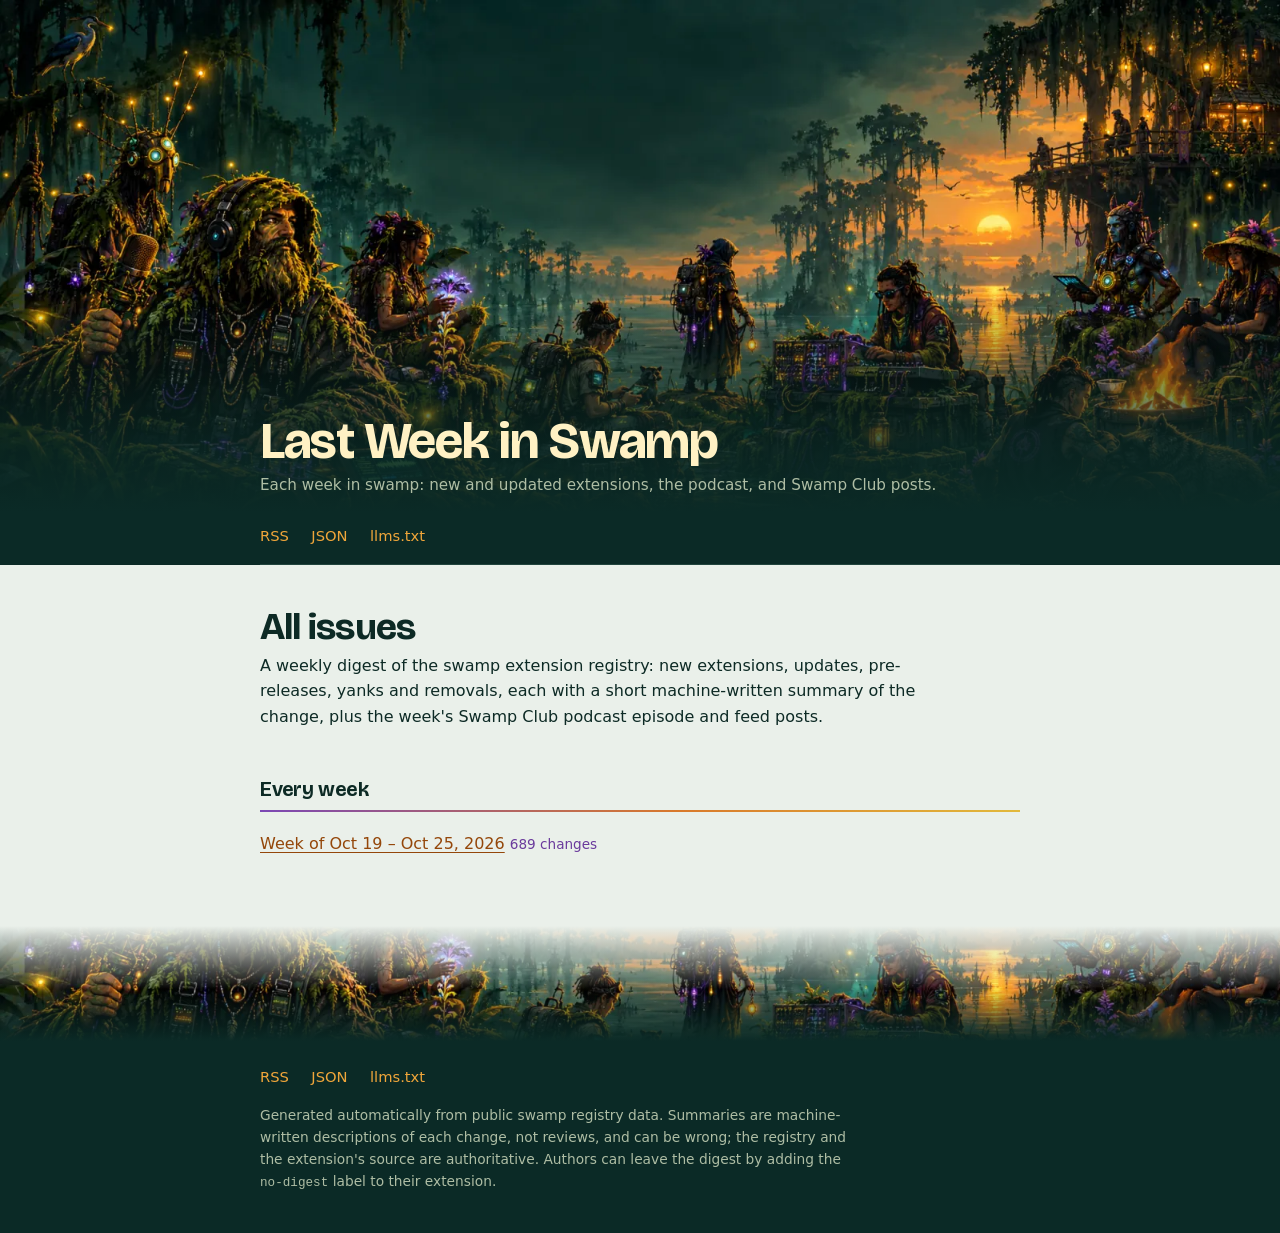
==== index.html @ 6dead68d "Issue 2026-10-19" ====
<!doctype html>
<html lang="en">
<head>
<meta charset="utf-8">
<meta name="viewport" content="width=device-width, initial-scale=1">
<title>Last Week in Swamp</title>
<meta name="description" content="A weekly digest of swamp: new and updated extensions, the podcast, and Swamp Club posts">
<meta http-equiv="Content-Security-Policy" content="default-src 'none'; style-src 'self'; img-src 'self'; font-src 'self'">
<meta name="referrer" content="no-referrer">
<link rel="alternate" type="application/rss+xml" title="Last Week in Swamp" href="https://lastweekinswamp.club/feed.xml">
<link rel="alternate" type="application/json" href="https://lastweekinswamp.club/index.json">
<link rel="stylesheet" href="./site.css">
</head>
<body>
<header class="mast"><figure class="art"><img src="./assets/banner-1600.webp" srcset="./assets/banner-800.webp 800w, ./assets/banner-1600.webp 1600w" sizes="100vw" width="1600" height="640" alt="" decoding="async" fetchpriority="high"><div class="title"><div class="wrap"><p class="site"><a href="./index.html">Last Week in Swamp</a></p><p class="tagline">Each week in swamp: new and updated extensions, the podcast, and Swamp Club posts.</p></div></div></figure><div class="wrap"><nav class="bar" aria-label="Site"><a href="./feed.xml">RSS</a><a href="./index.json">JSON</a><a href="./llms.txt">llms.txt</a></nav></div></header>
<main class="wrap">
<h1>All issues</h1>
<p class="sum">A weekly digest of the swamp extension registry: new extensions, updates, pre-releases, yanks and removals, each with a short machine-written summary of the change, plus the week's Swamp Club podcast episode and feed posts.</p>
<section id="issues"><h2>Every week</h2><ul><li><a href="./issues/2026-10-19.html">Week of Oct 19 – Oct 25, 2026</a> <span class="meta">689 changes</span></li></ul></section>
</main>
<footer><div class="shore" aria-hidden="true"><img src="./assets/banner-800.webp" srcset="./assets/banner-800.webp 800w, ./assets/banner-1600.webp 1600w" sizes="100vw" alt="" decoding="async" loading="lazy"></div><div class="wrap"><nav class="bar" aria-label="Site, again"><a href="./feed.xml">RSS</a><a href="./index.json">JSON</a><a href="./llms.txt">llms.txt</a></nav><p>Generated automatically from public swamp registry data. Summaries are machine-written descriptions of each change, not reviews, and can be wrong; the registry and the extension&#39;s source are authoritative. Authors can leave the digest by adding the <code>no-digest</code> label to their extension.</p></div></footer>
</body>
</html>
---- site.css ----
@font-face{font-family:"Display";src:url("assets/bricolage-grotesque.woff2") format("woff2");font-weight:500 800;font-display:swap}
:root{color-scheme:light dark;
--dusk:#0b2a26;--dusk-ink:#e4ead8;--dusk-ink-2:#aebda4;--lantern:#fff1c4;
--ground:#eaf0ea;--ink:#0d2a25;--ink-2:#3d554f;--rule:#c4d2c8;
--firefly:#94470a;--bloom:#6a3a9c;
--water-a:#7b48b5;--water-b:#d9792b;--water-c:#e2b93b;
--display:"Display",ui-sans-serif,system-ui,-apple-system,"Segoe UI",sans-serif;
--text:ui-sans-serif,system-ui,-apple-system,"Segoe UI",sans-serif;
--mono:ui-monospace,SFMono-Regular,Menlo,Consolas,monospace}
@media (prefers-color-scheme:dark){:root{
--ground:#0b2a26;--ink:#e4ead8;--ink-2:#a9b89e;--rule:#22453e;
--firefly:#f0a63a;--bloom:#c193ef;
--water-a:#c193ef;--water-b:#f0a63a;--water-c:#fde36a}}
*{box-sizing:border-box}
html{background:var(--dusk);scrollbar-color:var(--firefly) var(--ground)}
body{margin:0;background:var(--ground);color:var(--ink);font:16px/1.6 var(--text);-webkit-text-size-adjust:100%}
::selection{background:var(--bloom);color:var(--ground)}
a{color:var(--firefly);text-decoration-thickness:1px;text-underline-offset:.2em}
a:hover{text-decoration-thickness:2px}
:focus-visible{outline:2px solid var(--firefly);outline-offset:3px;border-radius:2px}
ul{list-style:none;padding:0;margin:0}
.wrap{max-width:50rem;margin:0 auto;padding:0 1.25rem}

.mast{background:var(--dusk);color:var(--dusk-ink)}
.mast a,footer a{color:#f0a63a}
.art{position:relative;margin:0;overflow:hidden;background:var(--dusk)}
.art img{display:block;width:100%;height:auto;aspect-ratio:5/2;max-height:34rem;min-height:12.5rem;object-fit:cover;object-position:60% 70%}
.art::after{content:"";position:absolute;inset:0;background:linear-gradient(to top,var(--dusk) 0,rgb(11 42 38/.8) 13%,rgb(11 42 38/0) 42%)}
.title{position:absolute;z-index:1;left:0;right:0;bottom:0;padding-bottom:.9rem}
.mast.plain .title{position:static;padding:2.5rem 0 .5rem}
.site{font:700 clamp(1.75rem,5vw,3.25rem)/1 var(--display);letter-spacing:-.025em;margin:0;color:var(--lantern);text-wrap:balance}
.site a{color:inherit;text-decoration:none}
.tagline{margin:.4rem 0 0;color:var(--dusk-ink-2);font-size:.95rem}
.bar{display:flex;flex-wrap:wrap;gap:.35rem 1.4rem;padding:.75rem 0 1rem;font-size:.92rem;border-bottom:1px solid #22453e}
.bar a{text-decoration:none}.bar a:hover{text-decoration:underline}
main.wrap{padding-top:2.5rem;padding-bottom:3.5rem}
h1{font:700 clamp(1.6rem,4.2vw,2.35rem)/1.15 var(--display);letter-spacing:-.02em;margin:0;text-wrap:balance}
h2{font:650 1.3rem/1.25 var(--display);letter-spacing:-.01em;margin:3rem 0 .4rem;padding-bottom:.55rem;scroll-margin-top:1rem;
background:linear-gradient(90deg,var(--water-a),var(--water-b) 55%,var(--water-c)) no-repeat 0 100%/100% 2px}
h2 small{font:600 .9rem var(--text);color:var(--bloom);margin-left:.45rem;font-variant-numeric:tabular-nums}
.counts{display:flex;flex-wrap:wrap;gap:.4rem 1.6rem;margin:1.1rem 0 0;padding:0}
.counts a{color:var(--ink-2);font-size:.9rem;text-decoration:none}
.counts b{display:block;font:700 1.75rem/1.1 var(--display);color:var(--firefly);font-variant-numeric:tabular-nums}
.counts a:hover span{text-decoration:underline}
.toc{margin:1.25rem 0 0;padding:.7rem 0;border-top:1px solid var(--rule);border-bottom:1px solid var(--rule);font-size:.92rem;color:var(--ink-2);display:flex;flex-wrap:wrap;gap:.3rem 1.25rem}
.toc a{text-decoration:none}.toc a:hover{text-decoration:underline}
.meta{font-size:.85rem;color:var(--bloom);font-variant-numeric:tabular-nums}
.arrow{width:.85em;height:.85em;vertical-align:-.08em;margin-right:.3em}
footer code,main code{font:.92em var(--mono)}
li{padding:.8rem 0;border-bottom:1px solid var(--rule)}li:last-child{border-bottom:0}
.name{font:600 .95rem/1.4 var(--mono);overflow-wrap:anywhere}
.ver{font:.8rem var(--mono);color:var(--ink-2)}
.ver a{color:var(--ink-2)}
.sum{margin:.3rem 0 0;max-width:68ch}
.members{color:var(--ink-2);font-size:.86rem;margin:.35rem 0 0;overflow-wrap:anywhere}
.community li{padding:1rem 0 1.15rem}.community li .name{font:650 1.02rem/1.35 var(--display);letter-spacing:-.005em}
.community .ver{font-family:var(--text);font-size:.85rem}
.empty{color:var(--ink-2)}
.earlier li{padding:.45rem 0}

footer{background:var(--dusk);color:var(--dusk-ink-2);font-size:.86rem;padding:0 0 2.5rem}
.shore{position:relative;margin:0 0 1.5rem;overflow:hidden}
.shore img{display:block;width:100%;height:clamp(4.5rem,9vw,7.5rem);object-fit:cover;object-position:62% 66%}
.shore-gap{height:1.75rem}
.shore::after{content:"";position:absolute;inset:0;background:linear-gradient(to bottom,var(--ground) 0,rgb(11 42 38/0) 55%,var(--dusk) 100%)}
footer .bar{border:0;padding:0 0 1rem}
footer p{margin:0;max-width:68ch}
@media (max-width:30rem){.art img{aspect-ratio:auto;height:12.5rem}.art::after{background:linear-gradient(to top,var(--dusk) 0,rgb(11 42 38/.9) 38%,rgb(11 42 38/.35) 70%,rgb(11 42 38/0) 100%)}.wrap{padding:0 1rem}h2{margin-top:2.5rem}.counts{gap:.4rem 1.2rem}.counts b{font-size:1.45rem}}
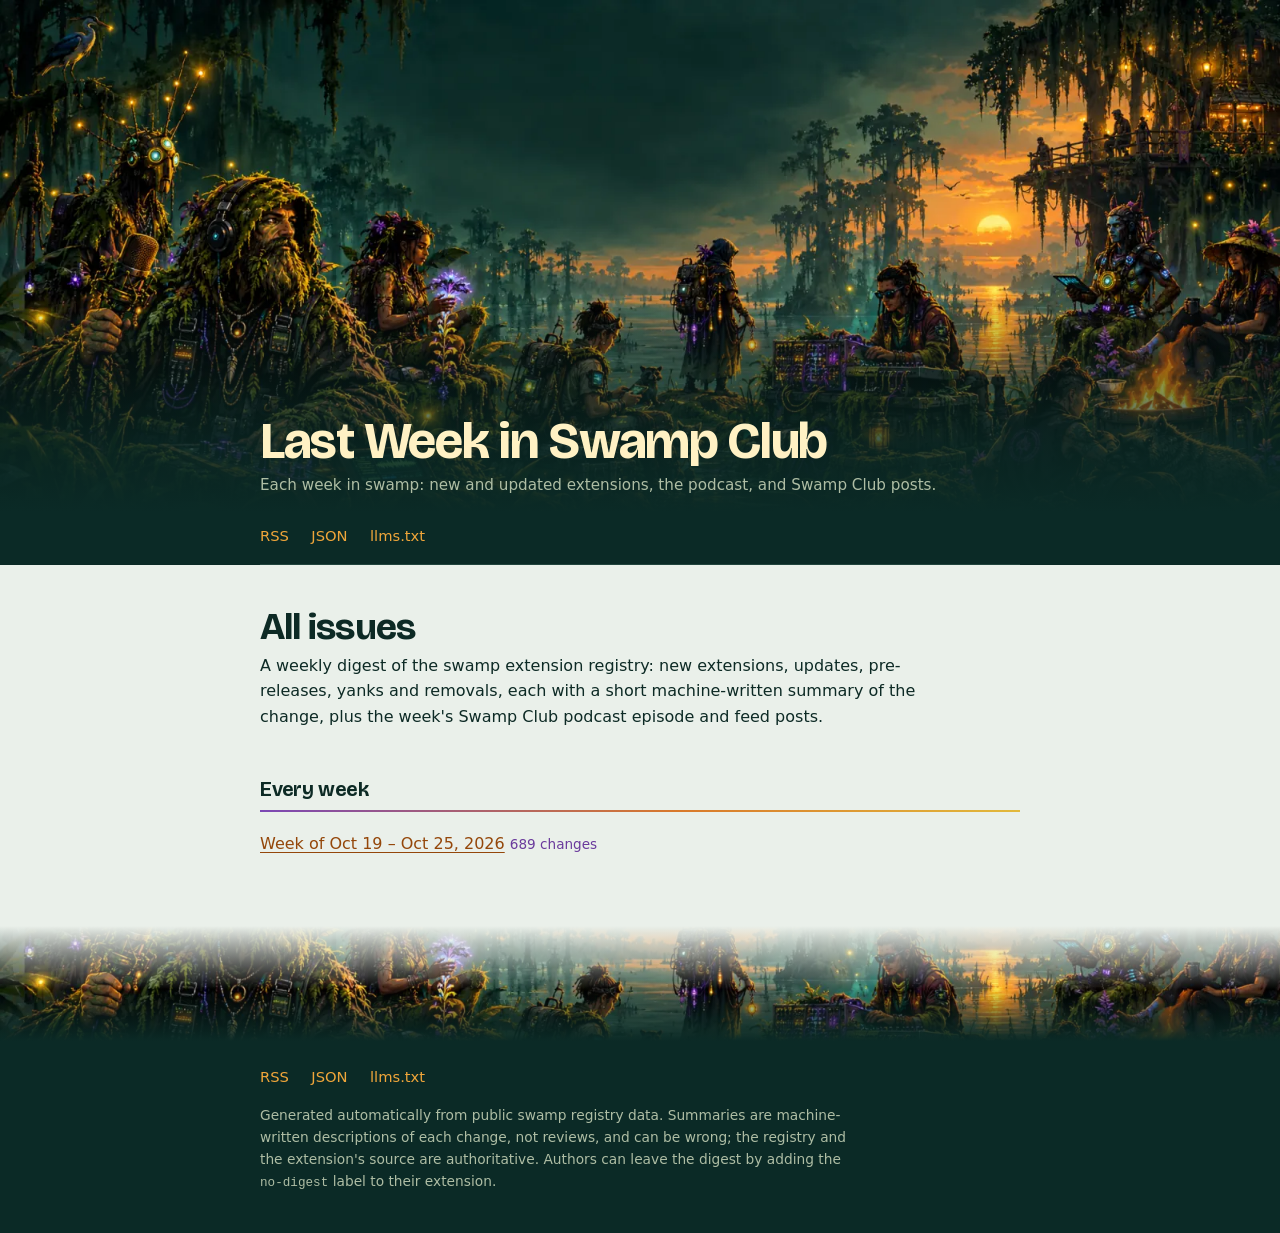
==== commit 0353b992: "Issue 2026-10-19" ====
--- a/index.html
+++ b/index.html
@@ -3,16 +3,16 @@
 <head>
 <meta charset="utf-8">
 <meta name="viewport" content="width=device-width, initial-scale=1">
-<title>Last Week in Swamp</title>
+<title>Last Week in Swamp Club</title>
 <meta name="description" content="A weekly digest of swamp: new and updated extensions, the podcast, and Swamp Club posts">
 <meta http-equiv="Content-Security-Policy" content="default-src 'none'; style-src 'self'; img-src 'self'; font-src 'self'">
 <meta name="referrer" content="no-referrer">
-<link rel="alternate" type="application/rss+xml" title="Last Week in Swamp" href="https://lastweekinswamp.club/feed.xml">
+<link rel="alternate" type="application/rss+xml" title="Last Week in Swamp Club" href="https://lastweekinswamp.club/feed.xml">
 <link rel="alternate" type="application/json" href="https://lastweekinswamp.club/index.json">
 <link rel="stylesheet" href="./site.css">
 </head>
 <body>
-<header class="mast"><figure class="art"><img src="./assets/banner-1600.webp" srcset="./assets/banner-800.webp 800w, ./assets/banner-1600.webp 1600w" sizes="100vw" width="1600" height="640" alt="" decoding="async" fetchpriority="high"><div class="title"><div class="wrap"><p class="site"><a href="./index.html">Last Week in Swamp</a></p><p class="tagline">Each week in swamp: new and updated extensions, the podcast, and Swamp Club posts.</p></div></div></figure><div class="wrap"><nav class="bar" aria-label="Site"><a href="./feed.xml">RSS</a><a href="./index.json">JSON</a><a href="./llms.txt">llms.txt</a></nav></div></header>
+<header class="mast"><figure class="art"><img src="./assets/banner-1600.webp" srcset="./assets/banner-800.webp 800w, ./assets/banner-1600.webp 1600w" sizes="100vw" width="1600" height="640" alt="" decoding="async" fetchpriority="high"><div class="title"><div class="wrap"><p class="site"><a href="./index.html">Last Week in Swamp Club</a></p><p class="tagline">Each week in swamp: new and updated extensions, the podcast, and Swamp Club posts.</p></div></div></figure><div class="wrap"><nav class="bar" aria-label="Site"><a href="./feed.xml">RSS</a><a href="./index.json">JSON</a><a href="./llms.txt">llms.txt</a></nav></div></header>
 <main class="wrap">
 <h1>All issues</h1>
 <p class="sum">A weekly digest of the swamp extension registry: new extensions, updates, pre-releases, yanks and removals, each with a short machine-written summary of the change, plus the week's Swamp Club podcast episode and feed posts.</p>
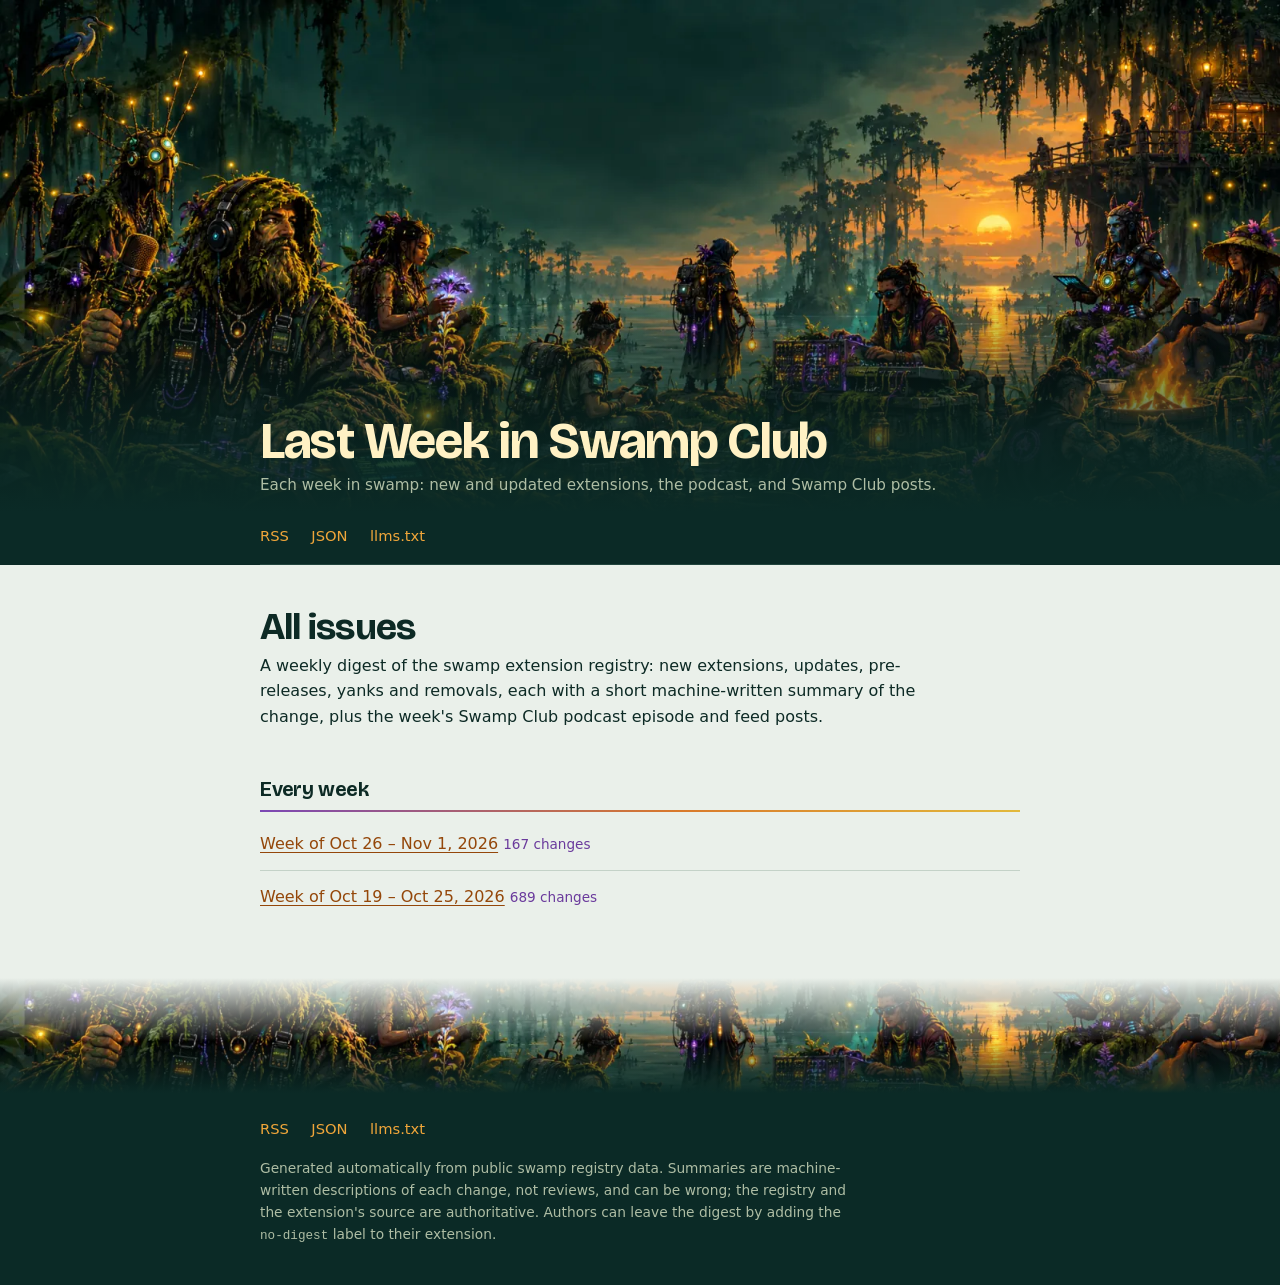
==== commit e1865638: "Issue 2026-10-26" ====
--- a/index.html
+++ b/index.html
@@ -16,7 +16,8 @@
 <main class="wrap">
 <h1>All issues</h1>
 <p class="sum">A weekly digest of the swamp extension registry: new extensions, updates, pre-releases, yanks and removals, each with a short machine-written summary of the change, plus the week's Swamp Club podcast episode and feed posts.</p>
-<section id="issues"><h2>Every week</h2><ul><li><a href="./issues/2026-10-19.html">Week of Oct 19 – Oct 25, 2026</a> <span class="meta">689 changes</span></li></ul></section>
+<section id="issues"><h2>Every week</h2><ul><li><a href="./issues/2026-10-26.html">Week of Oct 26 – Nov 1, 2026</a> <span class="meta">167 changes</span></li>
+<li><a href="./issues/2026-10-19.html">Week of Oct 19 – Oct 25, 2026</a> <span class="meta">689 changes</span></li></ul></section>
 </main>
 <footer><div class="shore" aria-hidden="true"><img src="./assets/banner-800.webp" srcset="./assets/banner-800.webp 800w, ./assets/banner-1600.webp 1600w" sizes="100vw" alt="" decoding="async" loading="lazy"></div><div class="wrap"><nav class="bar" aria-label="Site, again"><a href="./feed.xml">RSS</a><a href="./index.json">JSON</a><a href="./llms.txt">llms.txt</a></nav><p>Generated automatically from public swamp registry data. Summaries are machine-written descriptions of each change, not reviews, and can be wrong; the registry and the extension&#39;s source are authoritative. Authors can leave the digest by adding the <code>no-digest</code> label to their extension.</p></div></footer>
 </body>
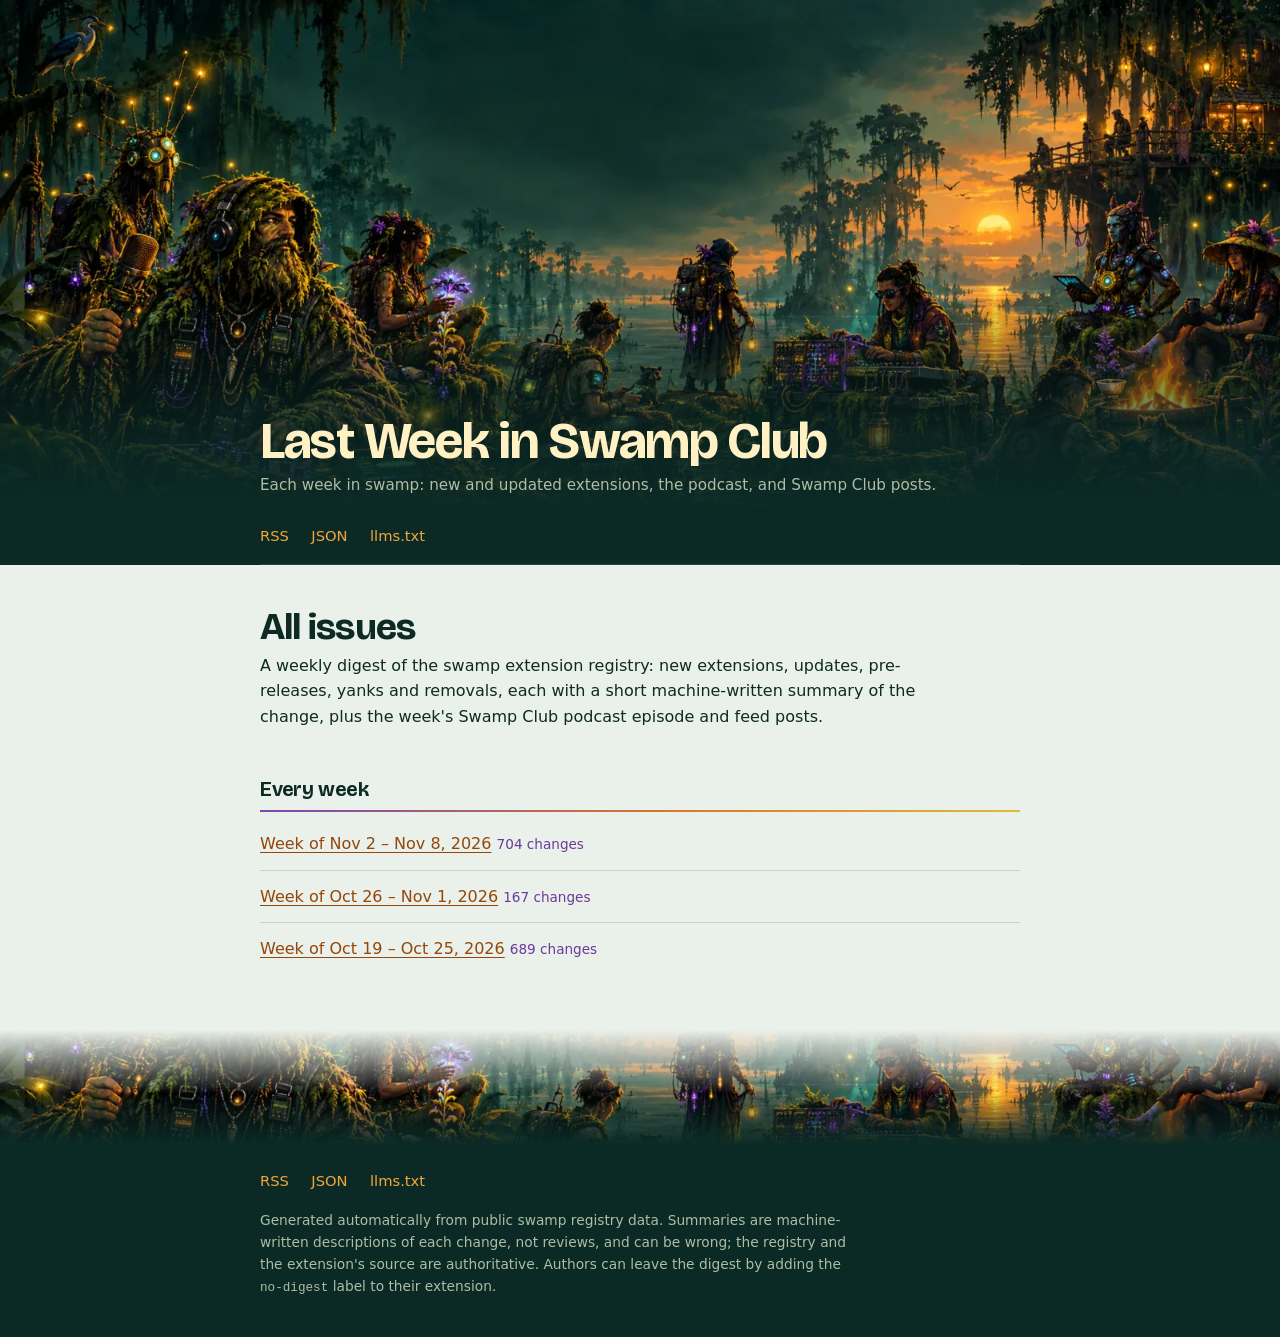
==== commit 7e825037: "Issue 2026-11-02" ====
--- a/index.html
+++ b/index.html
@@ -16,7 +16,8 @@
 <main class="wrap">
 <h1>All issues</h1>
 <p class="sum">A weekly digest of the swamp extension registry: new extensions, updates, pre-releases, yanks and removals, each with a short machine-written summary of the change, plus the week's Swamp Club podcast episode and feed posts.</p>
-<section id="issues"><h2>Every week</h2><ul><li><a href="./issues/2026-10-26.html">Week of Oct 26 – Nov 1, 2026</a> <span class="meta">167 changes</span></li>
+<section id="issues"><h2>Every week</h2><ul><li><a href="./issues/2026-11-02.html">Week of Nov 2 – Nov 8, 2026</a> <span class="meta">704 changes</span></li>
+<li><a href="./issues/2026-10-26.html">Week of Oct 26 – Nov 1, 2026</a> <span class="meta">167 changes</span></li>
 <li><a href="./issues/2026-10-19.html">Week of Oct 19 – Oct 25, 2026</a> <span class="meta">689 changes</span></li></ul></section>
 </main>
 <footer><div class="shore" aria-hidden="true"><img src="./assets/banner-800.webp" srcset="./assets/banner-800.webp 800w, ./assets/banner-1600.webp 1600w" sizes="100vw" alt="" decoding="async" loading="lazy"></div><div class="wrap"><nav class="bar" aria-label="Site, again"><a href="./feed.xml">RSS</a><a href="./index.json">JSON</a><a href="./llms.txt">llms.txt</a></nav><p>Generated automatically from public swamp registry data. Summaries are machine-written descriptions of each change, not reviews, and can be wrong; the registry and the extension&#39;s source are authoritative. Authors can leave the digest by adding the <code>no-digest</code> label to their extension.</p></div></footer>
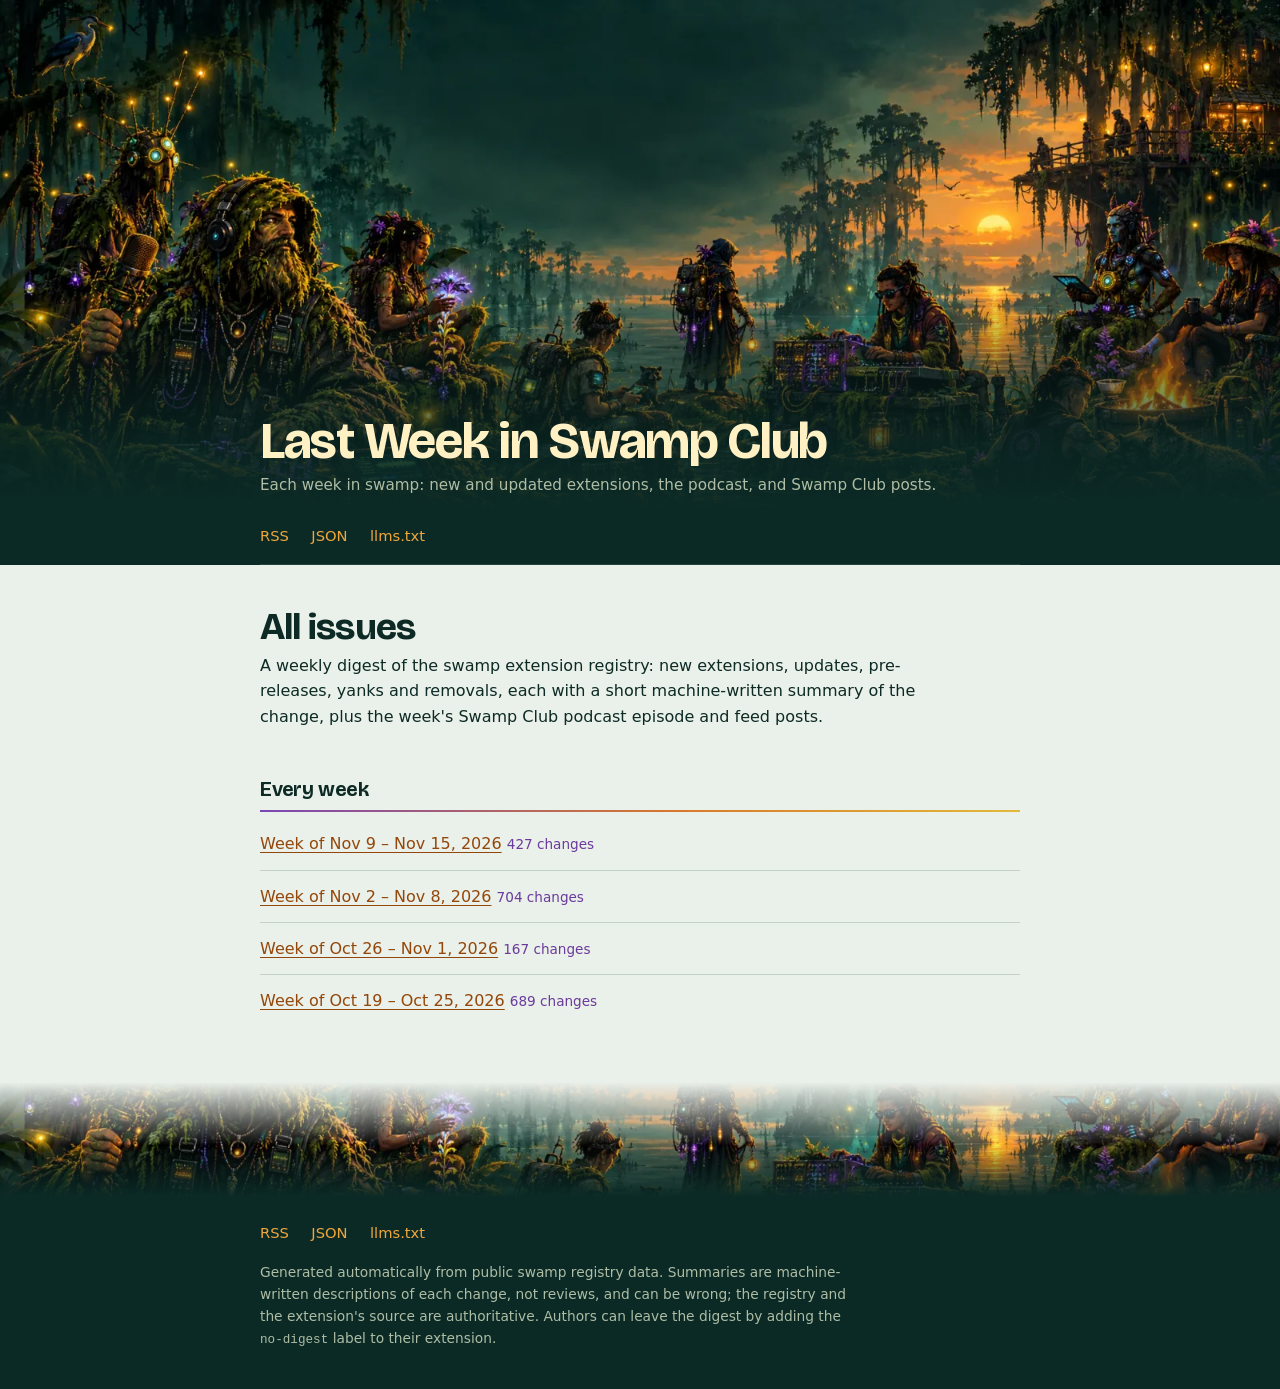
==== commit 49634bea: "Issue 2026-11-09" ====
--- a/index.html
+++ b/index.html
@@ -16,7 +16,8 @@
 <main class="wrap">
 <h1>All issues</h1>
 <p class="sum">A weekly digest of the swamp extension registry: new extensions, updates, pre-releases, yanks and removals, each with a short machine-written summary of the change, plus the week's Swamp Club podcast episode and feed posts.</p>
-<section id="issues"><h2>Every week</h2><ul><li><a href="./issues/2026-11-02.html">Week of Nov 2 – Nov 8, 2026</a> <span class="meta">704 changes</span></li>
+<section id="issues"><h2>Every week</h2><ul><li><a href="./issues/2026-11-09.html">Week of Nov 9 – Nov 15, 2026</a> <span class="meta">427 changes</span></li>
+<li><a href="./issues/2026-11-02.html">Week of Nov 2 – Nov 8, 2026</a> <span class="meta">704 changes</span></li>
 <li><a href="./issues/2026-10-26.html">Week of Oct 26 – Nov 1, 2026</a> <span class="meta">167 changes</span></li>
 <li><a href="./issues/2026-10-19.html">Week of Oct 19 – Oct 25, 2026</a> <span class="meta">689 changes</span></li></ul></section>
 </main>
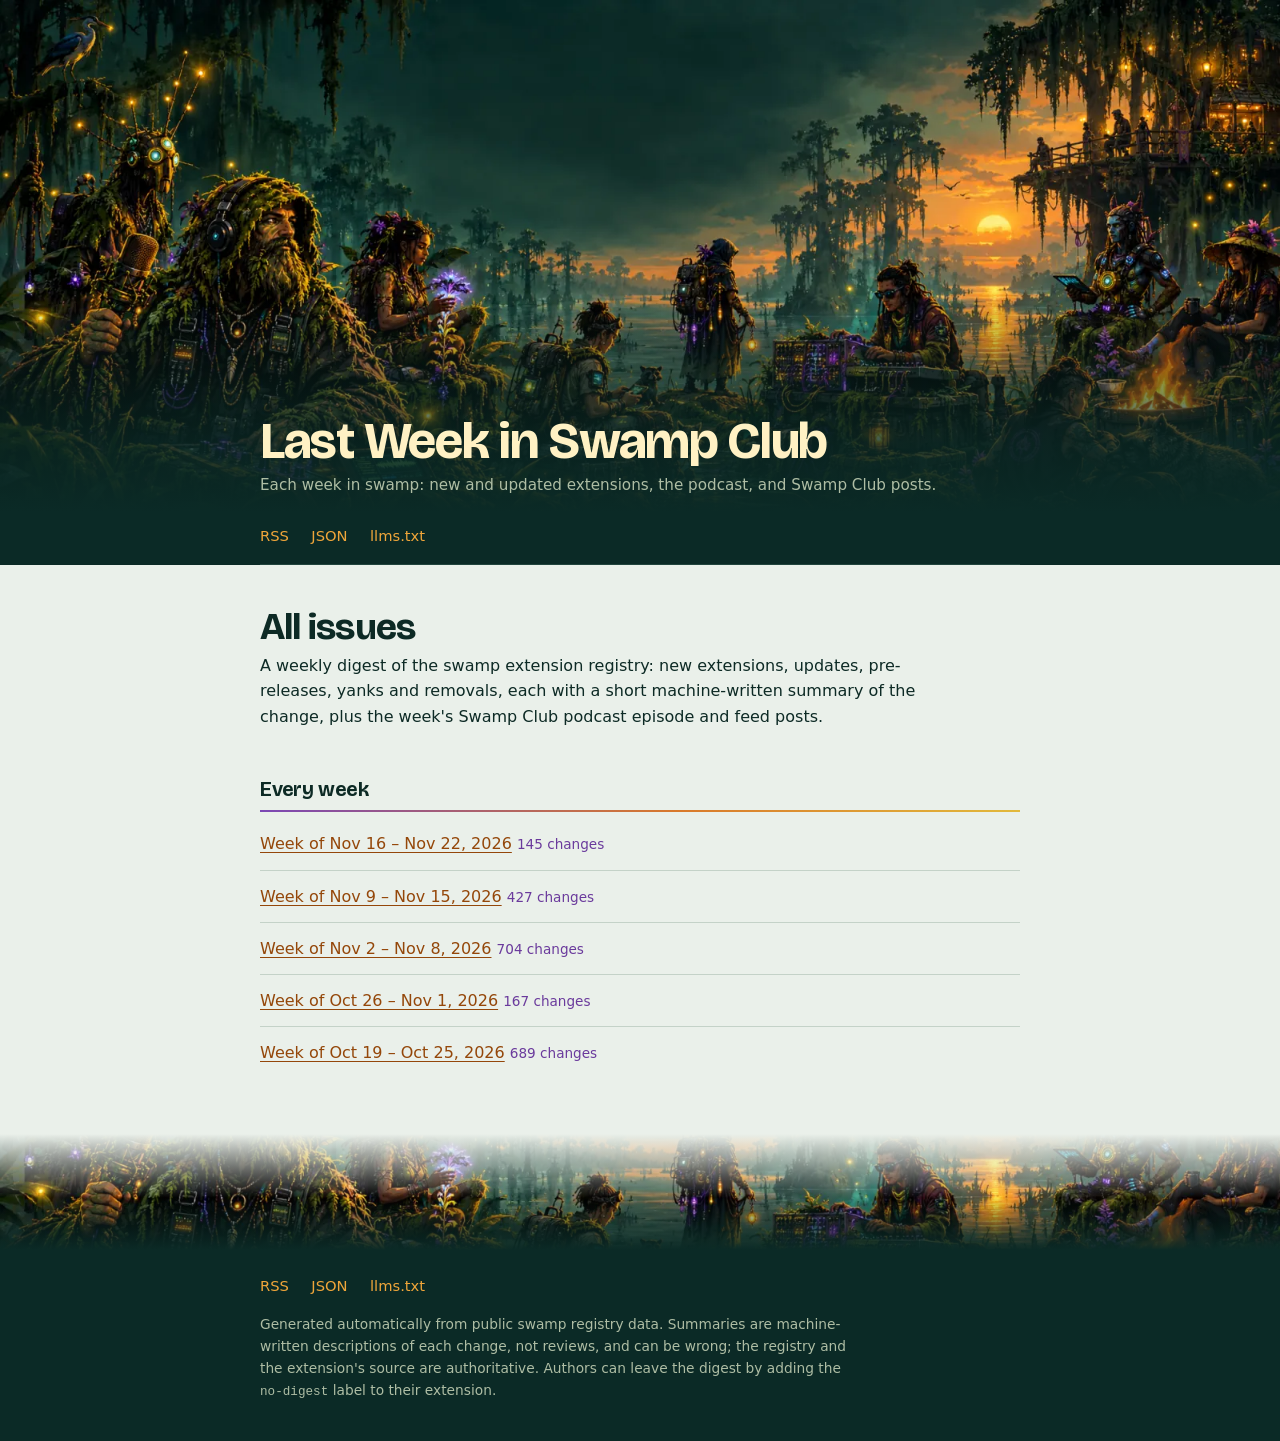
==== commit a0795094: "Issue 2026-11-16" ====
--- a/index.html
+++ b/index.html
@@ -16,7 +16,8 @@
 <main class="wrap">
 <h1>All issues</h1>
 <p class="sum">A weekly digest of the swamp extension registry: new extensions, updates, pre-releases, yanks and removals, each with a short machine-written summary of the change, plus the week's Swamp Club podcast episode and feed posts.</p>
-<section id="issues"><h2>Every week</h2><ul><li><a href="./issues/2026-11-09.html">Week of Nov 9 – Nov 15, 2026</a> <span class="meta">427 changes</span></li>
+<section id="issues"><h2>Every week</h2><ul><li><a href="./issues/2026-11-16.html">Week of Nov 16 – Nov 22, 2026</a> <span class="meta">145 changes</span></li>
+<li><a href="./issues/2026-11-09.html">Week of Nov 9 – Nov 15, 2026</a> <span class="meta">427 changes</span></li>
 <li><a href="./issues/2026-11-02.html">Week of Nov 2 – Nov 8, 2026</a> <span class="meta">704 changes</span></li>
 <li><a href="./issues/2026-10-26.html">Week of Oct 26 – Nov 1, 2026</a> <span class="meta">167 changes</span></li>
 <li><a href="./issues/2026-10-19.html">Week of Oct 19 – Oct 25, 2026</a> <span class="meta">689 changes</span></li></ul></section>
